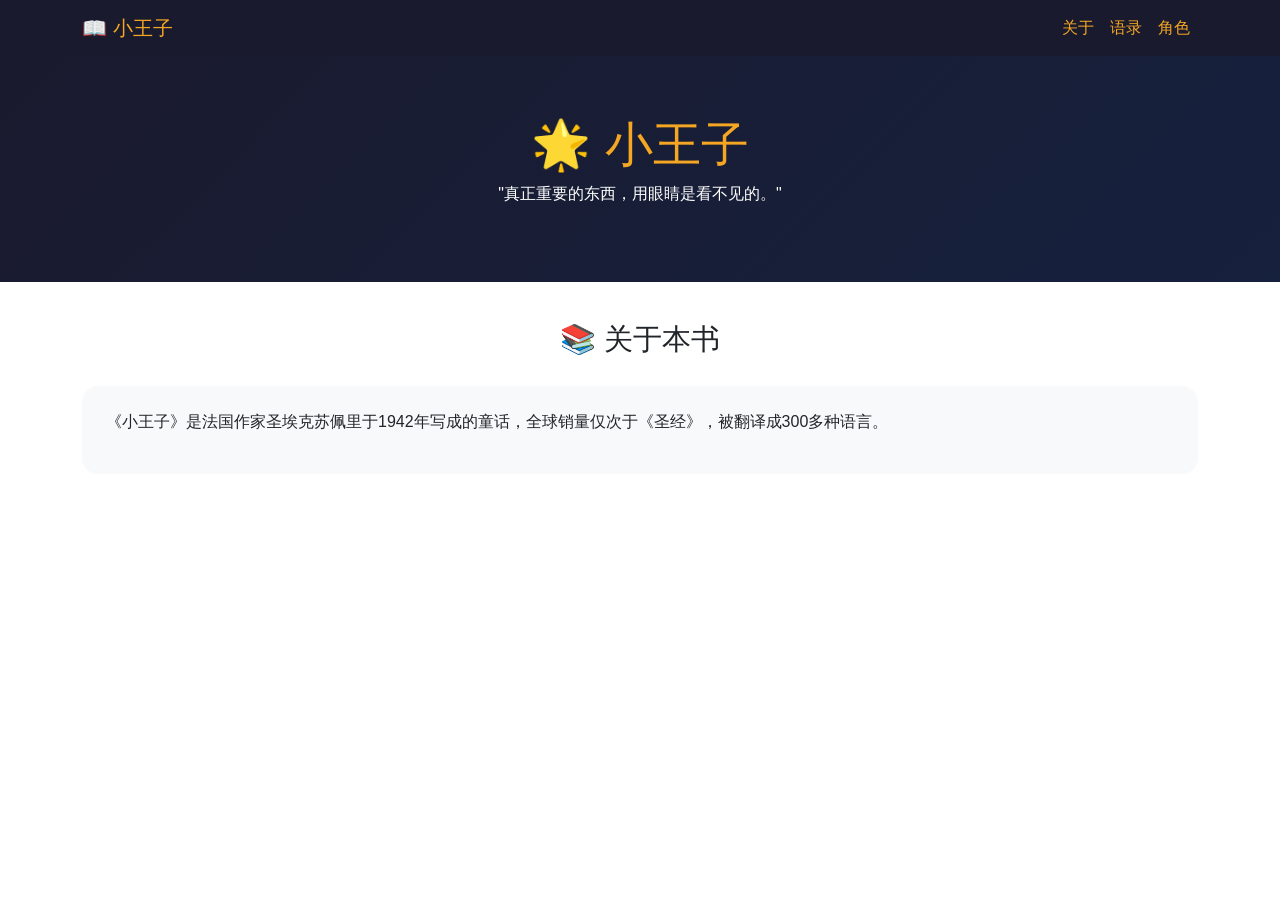
==== book-project/index.html @ d8bf65b6 "添加《小王子》专题页" ====
<!DOCTYPE html>
<html lang="zh-CN">
<head>
    <meta charset="UTF-8">
    <meta name="viewport" content="width=device-width, initial-scale=1.0">
    <title>《小王子》推荐</title>
    <link href="https://cdn.jsdelivr.net/npm/bootstrap@5.3.0/dist/css/bootstrap.min.css" rel="stylesheet">
    <link href="css/style.css" rel="stylesheet">
</head>
<body>

<nav class="navbar navbar-expand-lg">
    <div class="container">
        <a class="navbar-brand" href=" ">📖 小王子</a >
        <button class="navbar-toggler" data-bs-toggle="collapse" data-bs-target="#nav">
            <span class="navbar-toggler-icon"></span>
        </button>
        <div class="collapse navbar-collapse" id="nav">
            <ul class="navbar-nav ms-auto">
                <li class="nav-item"><a class="nav-link" href="#about">关于</a ></li>
                <li class="nav-item"><a class="nav-link" href="#quotes">语录</a ></li>
                <li class="nav-item"><a class="nav-link" href="#characters">角色</a ></li>
            </ul>
        </div>
    </div>
</nav>

<section class="hero">
    <h1>🌟 小王子</h1>
    <p>"真正重要的东西，用眼睛是看不见的。"</p >
</section>

<section id="about" class="container">
    <h2 class="section-title">📚 关于本书</h2>
    <div class="bg-light p-4 rounded-4">
        <p>《小王子》是法国作家圣埃克苏佩里于1942年写成的童话，全球销量仅次于《圣经》，被翻译成300多种语言。</p >
    </div>
</section>

<script src="https://cdn.jsdelivr.net/npm/bootstrap@5.3.0/dist/js/bootstrap.bundle.min.js"></script>
</body>
</html>
---- book-project/css/style.css ----
* { margin: 0; padding: 0; box-sizing: border-box; }
body { font-family: "Microsoft YaHei", sans-serif; }

.navbar { background: #1a1a2e !important; }
.navbar-brand, .nav-link { color: #f5a623 !important; }

.hero {
    background: linear-gradient(135deg, #1a1a2e, #16213e);
    color: #fff;
    text-align: center;
    padding: 60px 20px;
}
.hero h1 { font-size: 3rem; color: #f5a623; }

.section-title {
    text-align: center;
    font-size: 1.8rem;
    margin: 40px 0 30px;
}

.card {
    border-radius: 12px;
    box-shadow: 0 4px 12px rgba(0,0,0,0.1);
    transition: 0.3s;
    height: 100%;
}
.card:hover { transform: translateY(-4px); }

@media (max-width: 768px) {
    .hero h1 { font-size: 2rem; }
}
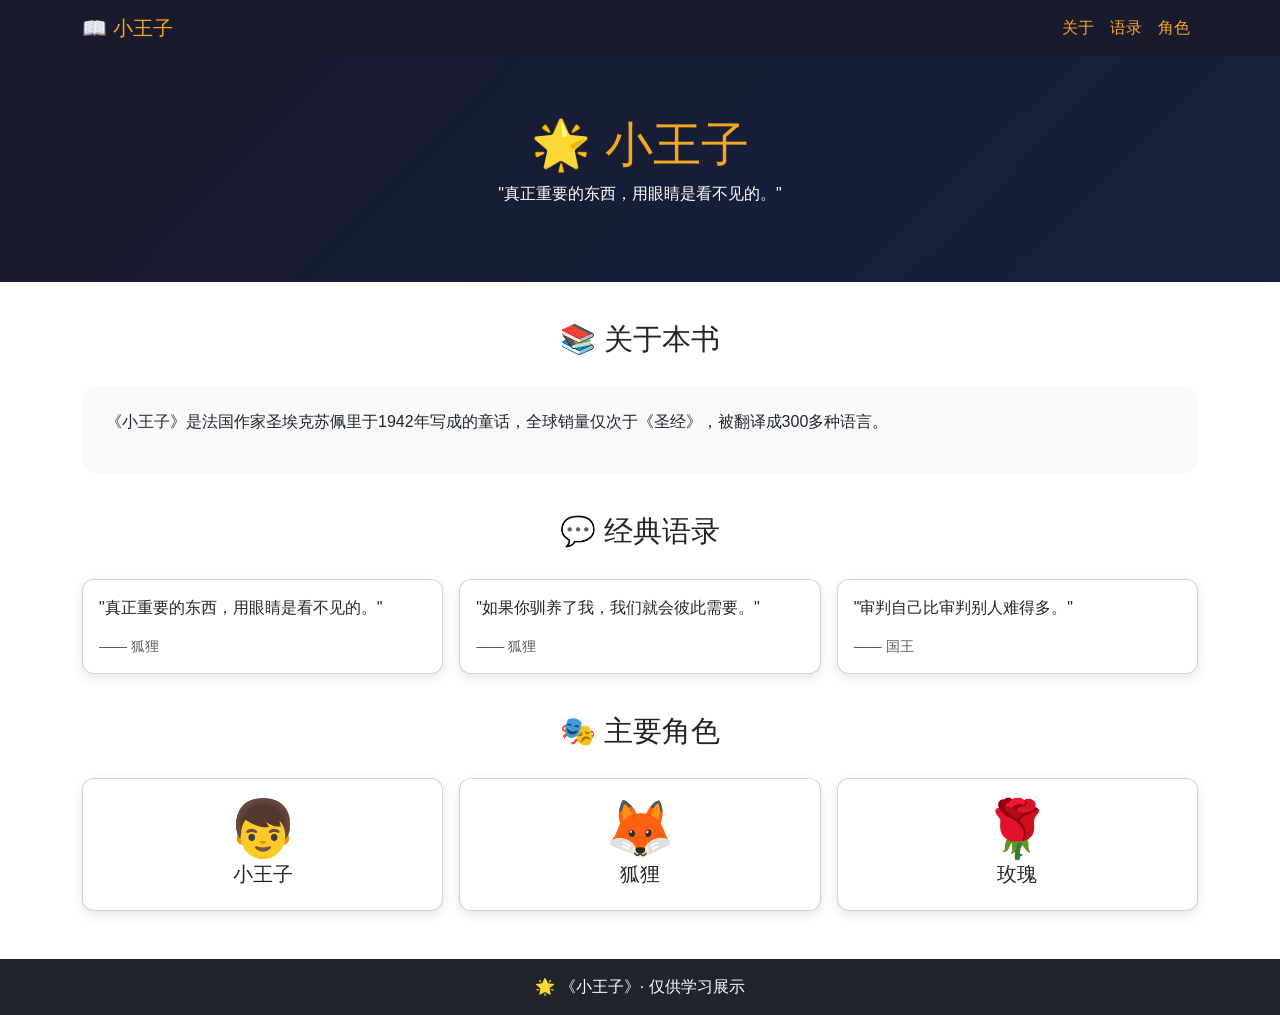
==== commit 85071d32: "添加语录和角色卡片" ====
--- a/book-project/index.html
+++ b/book-project/index.html
@@ -37,6 +37,57 @@
     </div>
 </section>
 
+<section id="quotes" class="container">
+    <h2 class="section-title">💬 经典语录</h2>
+    <div class="row g-3">
+        <div class="col-md-4">
+            <div class="card p-3">
+                <p>"真正重要的东西，用眼睛是看不见的。"</p >
+                <small class="text-muted">—— 狐狸</small>
+            </div>
+        </div>
+        <div class="col-md-4">
+            <div class="card p-3">
+                <p>"如果你驯养了我，我们就会彼此需要。"</p >
+                <small class="text-muted">—— 狐狸</small>
+            </div>
+        </div>
+        <div class="col-md-4">
+            <div class="card p-3">
+                <p>"审判自己比审判别人难得多。"</p >
+                <small class="text-muted">—— 国王</small>
+            </div>
+        </div>
+    </div>
+</section>
+
+<section id="characters" class="container">
+    <h2 class="section-title">🎭 主要角色</h2>
+    <div class="row g-3">
+        <div class="col-4 col-md-4">
+            <div class="card text-center p-3">
+                <div class="display-4">👦</div>
+                <h5>小王子</h5>
+            </div>
+        </div>
+        <div class="col-4 col-md-4">
+            <div class="card text-center p-3">
+                <div class="display-4">🦊</div>
+                <h5>狐狸</h5>
+            </div>
+        </div>
+        <div class="col-4 col-md-4">
+            <div class="card text-center p-3">
+                <div class="display-4">🌹</div>
+                <h5>玫瑰</h5>
+            </div>
+        </div>
+    </div>
+</section>
+
+<footer class="bg-dark text-white text-center py-3 mt-5">
+    <p class="mb-0">🌟 《小王子》· 仅供学习展示</p >
+</footer>
 <script src="https://cdn.jsdelivr.net/npm/bootstrap@5.3.0/dist/js/bootstrap.bundle.min.js"></script>
 </body>
 </html>
